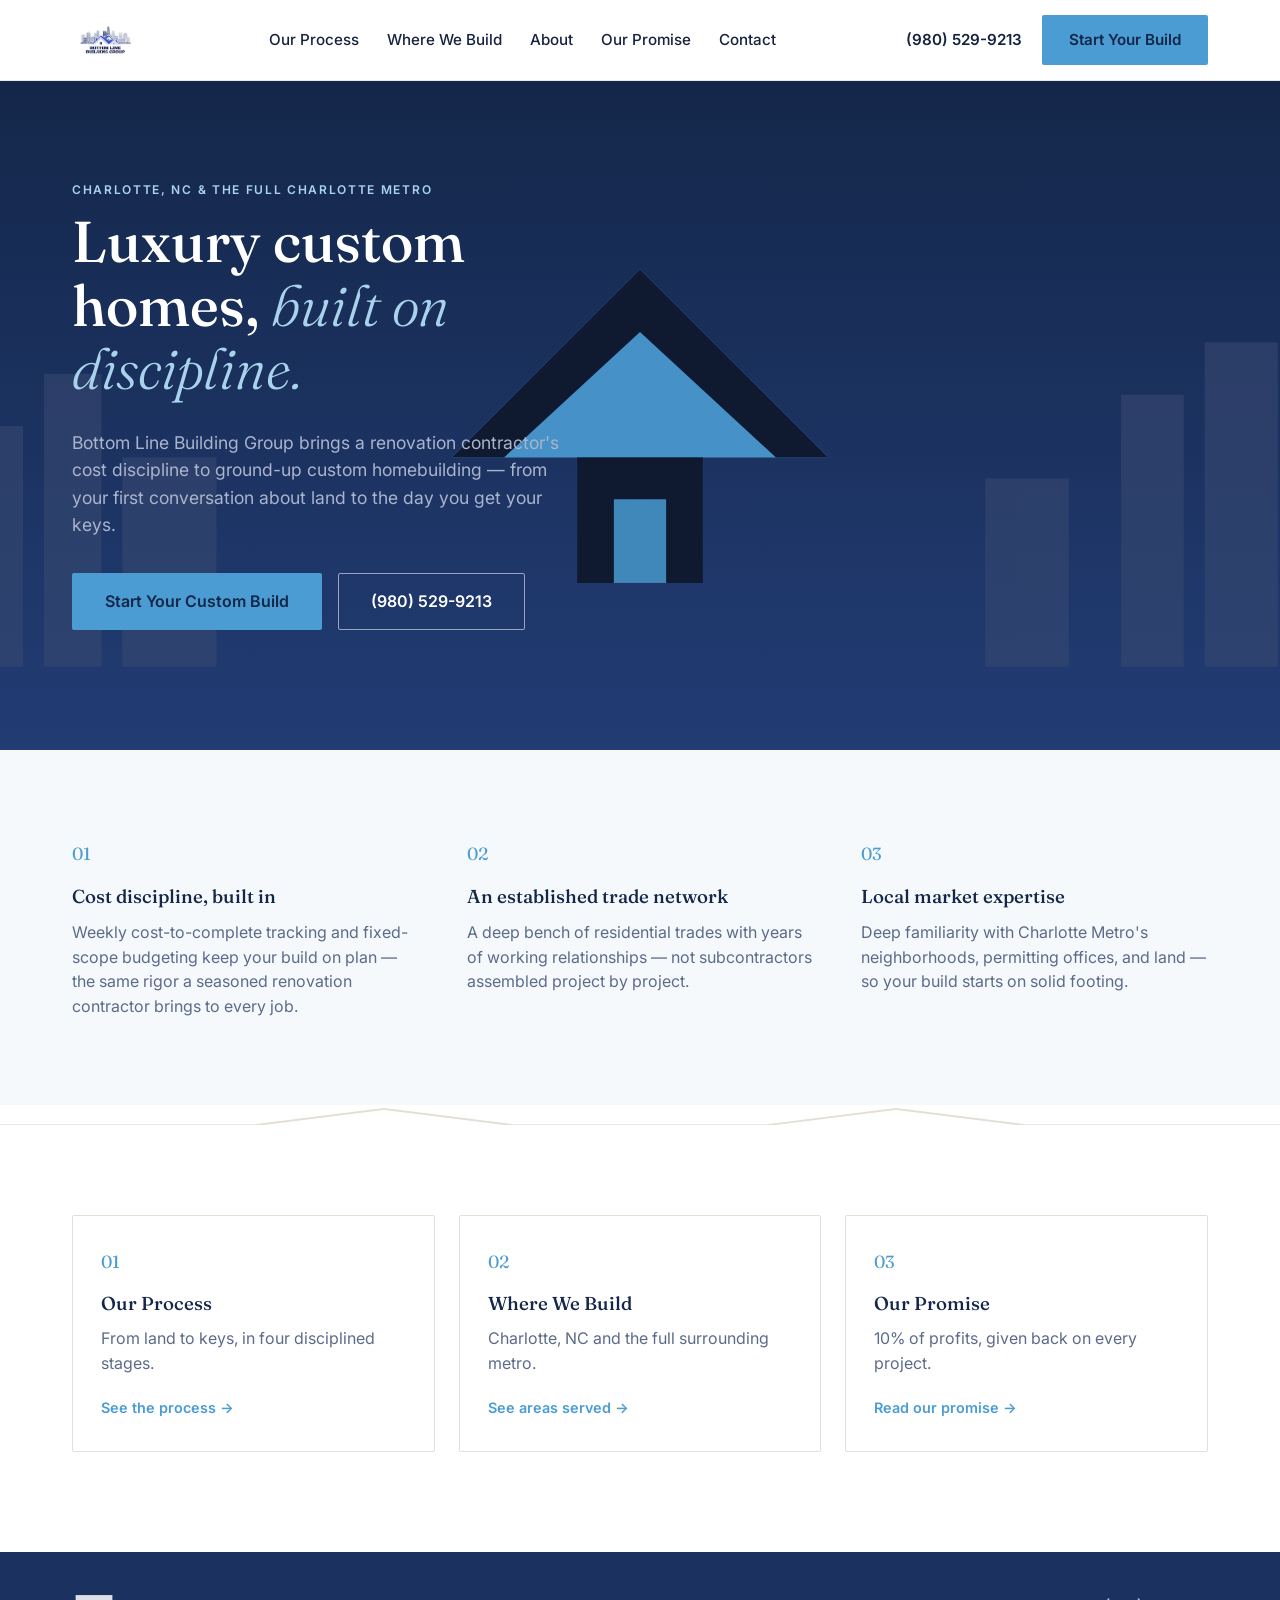
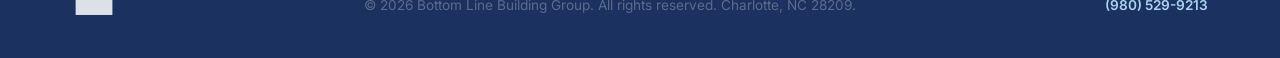
==== index.html @ d561dd9f "Initial commit: Bottom Line Building Group website Static site with 6 pages, styles, logo assets, an" ====
<!DOCTYPE html>
<html lang="en">
<head>
<meta charset="UTF-8">
<meta name="viewport" content="width=device-width, initial-scale=1.0">
<title>Bottom Line Building Group | Luxury Custom Home Builder, Charlotte Metro</title>
<meta name="description" content="Bottom Line Building Group builds luxury custom homes across Charlotte Metro, based in Charlotte, NC. Start your custom build today.">
<link rel="canonical" href="https://bottomlinebuildinggroup.com/">

<meta property="og:title" content="Bottom Line Building Group | Luxury Custom Home Builder, Charlotte Metro">
<meta property="og:description" content="Bottom Line Building Group builds luxury custom homes across Charlotte Metro, based in Charlotte, NC. Start your custom build today.">
<meta property="og:type" content="website">
<meta property="og:url" content="https://bottomlinebuildinggroup.com/">
<meta property="og:image" content="https://bottomlinebuildinggroup.com/assets/BLBG_Larger_Logo.png">

<link rel="icon" href="assets/BLBG_Logo.png" type="image/png">

<link rel="preconnect" href="https://fonts.googleapis.com">
<link rel="preconnect" href="https://fonts.gstatic.com" crossorigin>
<link href="https://fonts.googleapis.com/css2?family=Fraunces:ital,opsz,wght@0,9..144,300;0,9..144,500;0,9..144,600;1,9..144,400&family=Inter:wght@400;500;600&display=swap" rel="stylesheet">

<link rel="stylesheet" href="styles.css">

<script type="application/ld+json">
{
  "@context": "https://schema.org",
  "@type": "HomeAndConstructionBusiness",
  "name": "Bottom Line Building Group",
  "telephone": "+1-980-529-9213",
  "email": "jeremy@bottomlinebuildinggroup.com",
  "url": "https://bottomlinebuildinggroup.com/",
  "image": "https://bottomlinebuildinggroup.com/assets/BLBG_Larger_Logo.png",
  "description": "Luxury ground-up custom home builder based in Charlotte, NC, serving the full Charlotte Metro area including Lake Norman, Lake Wylie, Charlotte infill neighborhoods, suburban areas, and South Carolina communities.",
  "areaServed": [
    {"@type": "Place", "name": "Charlotte Metro, NC"},
    {"@type": "Place", "name": "Lake Norman, NC"},
    {"@type": "Place", "name": "Lake Wylie, SC"},
    {"@type": "Place", "name": "Fort Mill, SC"},
    {"@type": "Place", "name": "Rock Hill, SC"}
  ],
  "address": {
    "@type": "PostalAddress",
    "addressLocality": "Charlotte",
    "addressRegion": "NC",
    "postalCode": "28209",
    "addressCountry": "US"
  }
}
</script>
</head>
<body>
<a class="skip-link" href="#main">Skip to content</a>

<header class="site-header">
  <div class="header-inner">
    <a href="index.html" class="brand">
      <img src="assets/BLBG_Logo.png" alt="Bottom Line Building Group" class="brand-mark">
    </a>
    <nav class="site-nav" aria-label="Primary">
      <a href="our-process.html">Our Process</a>
      <a href="where-we-build.html">Where We Build</a>
      <a href="about.html">About</a>
      <a href="our-promise.html">Our Promise</a>
      <a href="contact.html">Contact</a>
    </nav>
    <div class="header-cta">
      <a href="tel:+19805299213" class="phone-link">(980) 529-9213</a>
      <a href="contact.html" class="btn btn-primary">Start Your Build</a>
    </div>
    <button class="nav-toggle" aria-label="Open menu" aria-expanded="false">
      <span></span><span></span><span></span>
    </button>
  </div>
</header>

<main id="main">
  <section class="hero">
    <div class="hero-graphic" aria-hidden="true">
      <svg viewBox="0 0 1440 640" preserveAspectRatio="xMidYMax slice" xmlns="http://www.w3.org/2000/svg">
        <rect x="0" y="0" width="1440" height="640" fill="url(#skyGrad)"/>
        <g opacity="0.55" fill="#3A4A72">
          <rect x="60" y="330" width="70" height="230"/>
          <rect x="150" y="280" width="55" height="280"/>
          <rect x="225" y="360" width="90" height="200"/>
          <rect x="1180" y="300" width="60" height="260"/>
          <rect x="1260" y="250" width="70" height="310"/>
          <rect x="1345" y="340" width="60" height="220"/>
          <rect x="1050" y="380" width="80" height="180"/>
        </g>
        <g fill="#4B9CD3" opacity="0.9">
          <polygon points="720,180 900,360 540,360"/>
        </g>
        <g fill="#0F1A30">
          <polygon points="720,180 900,360 850,360 720,240 590,360 540,360"/>
        </g>
        <rect x="660" y="360" width="120" height="120" fill="#0F1A30"/>
        <rect x="695" y="400" width="50" height="80" fill="#4B9CD3" opacity="0.85"/>
        <defs>
          <linearGradient id="skyGrad" x1="0" y1="0" x2="0" y2="1">
            <stop offset="0%" stop-color="#14274A"/>
            <stop offset="100%" stop-color="#223C74"/>
          </linearGradient>
        </defs>
      </svg>
    </div>
    <div class="hero-content">
      <p class="eyebrow">Charlotte, NC &amp; the Full Charlotte Metro</p>
      <h1>Luxury custom homes, <em>built on discipline.</em></h1>
      <p class="hero-sub">Bottom Line Building Group brings a renovation contractor's cost discipline to ground-up custom homebuilding — from your first conversation about land to the day you get your keys.</p>
      <div class="hero-actions">
        <a href="contact.html" class="btn btn-primary btn-lg">Start Your Custom Build</a>
        <a href="tel:+19805299213" class="btn btn-ghost btn-lg">(980) 529-9213</a>
      </div>
    </div>
  </section>
  <section class="pillars">
    <div class="section-inner">
      <div class="pillar">
        <span class="pillar-mark">01</span>
        <h3>Cost discipline, built in</h3>
        <p>Weekly cost-to-complete tracking and fixed-scope budgeting keep your build on plan — the same rigor a seasoned renovation contractor brings to every job.</p>
      </div>
      <div class="pillar">
        <span class="pillar-mark">02</span>
        <h3>An established trade network</h3>
        <p>A deep bench of residential trades with years of working relationships — not subcontractors assembled project by project.</p>
      </div>
      <div class="pillar">
        <span class="pillar-mark">03</span>
        <h3>Local market expertise</h3>
        <p>Deep familiarity with Charlotte Metro's neighborhoods, permitting offices, and land — so your build starts on solid footing.</p>
      </div>
    </div>
  </section>
<div class="roofline-divider" aria-hidden="true"><svg viewBox="0 0 200 20" preserveAspectRatio="none"><polyline points="0,20 40,20 60,4 80,20 120,20 140,4 160,20 200,20" fill="none" stroke="currentColor" stroke-width="1.5"/></svg></div>  <section class="teasers">
    <div class="section-inner teasers-grid">
      <a href="our-process.html" class="teaser-card">
        <span class="pillar-mark">01</span>
        <h3>Our Process</h3>
        <p>From land to keys, in four disciplined stages.</p>
        <span class="teaser-link">See the process &rarr;</span>
      </a>
      <a href="where-we-build.html" class="teaser-card">
        <span class="pillar-mark">02</span>
        <h3>Where We Build</h3>
        <p>Charlotte, NC and the full surrounding metro.</p>
        <span class="teaser-link">See areas served &rarr;</span>
      </a>
      <a href="our-promise.html" class="teaser-card">
        <span class="pillar-mark">03</span>
        <h3>Our Promise</h3>
        <p>10% of profits, given back on every project.</p>
        <span class="teaser-link">Read our promise &rarr;</span>
      </a>
    </div>
  </section>
</main>

<footer class="site-footer">
  <div class="section-inner footer-inner">
    <img src="assets/BLBG_Logo.png" alt="Bottom Line Building Group" class="footer-mark">
    <p>&copy; <span id="year"></span> Bottom Line Building Group. All rights reserved. Charlotte, NC 28209.</p>
    <a href="tel:+19805299213">(980) 529-9213</a>
  </div>
</footer>

<script>
  document.getElementById('year').textContent = new Date().getFullYear();
  const toggle = document.querySelector('.nav-toggle');
  const nav = document.querySelector('.site-nav');
  toggle.addEventListener('click', () => {
    const open = nav.classList.toggle('open');
    toggle.setAttribute('aria-expanded', open);
  });
</script>

</body>
</html>
---- styles.css ----
/* ===== Design Tokens ===== */
:root {
  --navy-900: #14274A;
  --navy-800: #1B3260;
  --navy-700: #223C74;
  --slate-500: #5C6B8A;
  --slate-300: #AAB4CC;
  --blue-500: #4B9CD3;
  --blue-300: #A9D3EC;
  --cream-50: #F5F9FC;
  --white: #FFFFFF;
  --ink: #16233F;

  --font-display: 'Fraunces', serif;
  --font-body: 'Inter', -apple-system, BlinkMacSystemFont, sans-serif;

  --max-width: 1200px;
  --radius: 2px;
}

* { box-sizing: border-box; }
html { scroll-behavior: smooth; }
body {
  margin: 0;
  font-family: var(--font-body);
  color: var(--ink);
  background: var(--white);
  line-height: 1.55;
}
img { max-width: 100%; display: block; }
a { color: inherit; text-decoration: none; }
h1, h2, h3 { font-family: var(--font-display); color: var(--navy-900); margin: 0 0 0.5em; font-weight: 500; }
p { margin: 0 0 1em; color: var(--slate-500); }

.section-inner {
  max-width: var(--max-width);
  margin: 0 auto;
  padding: 0 32px;
}

.skip-link {
  position: absolute; left: -999px; top: 0;
  background: var(--navy-900); color: var(--white); padding: 12px 20px; z-index: 200;
}
.skip-link:focus { left: 0; }

.eyebrow {
  text-transform: uppercase;
  letter-spacing: 0.14em;
  font-size: 0.75rem;
  font-weight: 600;
  color: var(--blue-500);
  margin-bottom: 0.9em;
}

/* ===== Buttons ===== */
.btn {
  display: inline-block;
  padding: 12px 26px;
  border-radius: var(--radius);
  font-weight: 600;
  font-size: 0.95rem;
  border: 1.5px solid transparent;
  cursor: pointer;
}
.btn-primary { background: var(--blue-500); color: var(--navy-900); }
.btn-primary:hover { background: var(--blue-300); }
.btn-ghost { border-color: rgba(255,255,255,0.55); color: var(--white); }
.btn-ghost:hover { border-color: var(--white); }
.btn-lg { padding: 15px 32px; font-size: 1rem; }

/* ===== Header ===== */
.site-header {
  position: sticky; top: 0; z-index: 100;
  background: var(--white);
  border-bottom: 1px solid #ECE9E2;
}
.header-inner {
  max-width: var(--max-width);
  margin: 0 auto;
  padding: 14px 32px;
  display: flex; align-items: center; justify-content: space-between; gap: 24px;
}
.brand-mark { height: 52px; width: auto; }
.site-nav { display: flex; gap: 28px; font-weight: 500; font-size: 0.95rem; }
.site-nav a:hover { color: var(--blue-500); }
.header-cta { display: flex; align-items: center; gap: 20px; }
.phone-link { font-weight: 600; font-size: 0.95rem; white-space: nowrap; }
.nav-toggle { display: none; background: none; border: 0; cursor: pointer; padding: 6px; }
.nav-toggle span {
  display: block; width: 24px; height: 2px; background: var(--navy-900); margin: 5px 0;
}

/* ===== Hero ===== */
.hero {
  position: relative;
  color: var(--white);
  overflow: hidden;
  min-height: 640px;
  display: flex; align-items: center;
}
.hero-graphic { position: absolute; inset: 0; z-index: 0; }
.hero-graphic svg { width: 100%; height: 100%; }
.hero-content {
  position: relative; z-index: 1;
  max-width: var(--max-width);
  margin: 0 auto;
  padding: 100px 32px 120px;
  width: 100%;
}
.hero-content .eyebrow { color: var(--blue-300); }
.hero h1 {
  color: var(--white);
  font-size: clamp(2.4rem, 5vw, 3.6rem);
  font-weight: 500;
  max-width: 14ch;
  line-height: 1.1;
}
.hero h1 em { color: var(--blue-300); font-style: italic; font-weight: 300; }
.hero-sub {
  color: var(--slate-300);
  font-size: 1.1rem;
  max-width: 46ch;
  margin-bottom: 2em;
}
.hero-actions { display: flex; gap: 16px; flex-wrap: wrap; }

/* ===== Roofline divider (signature motif) ===== */
.roofline-divider {
  color: #E4DFD4;
  height: 20px;
  width: 100%;
}
.roofline-divider svg { width: 100%; height: 100%; display: block; }
.roofline-divider.flip { transform: scaleY(-1); }

/* ===== Page Header (subpages) ===== */
.page-header { background: var(--navy-900); color: var(--white); padding: 72px 0 56px; }
.page-header .eyebrow { color: var(--blue-300); }
.page-header h1 { color: var(--white); font-size: clamp(2rem, 4vw, 2.8rem); max-width: 18ch; }
.page-header-sub { color: var(--slate-300); font-size: 1.05rem; max-width: 46ch; margin: 0.6em 0 0; }

/* ===== Homepage Teasers ===== */
.teasers { padding: 90px 0 100px; }
.teasers-grid { display: grid; grid-template-columns: repeat(3, 1fr); gap: 24px; }
.teaser-card {
  display: block; padding: 32px 28px; border: 1px solid #E4DFD4; border-radius: var(--radius);
  transition: border-color 0.15s ease;
}
.teaser-card:hover { border-color: var(--blue-500); }
.teaser-card h3 { margin-bottom: 0.4em; }
.teaser-card p { margin-bottom: 1.2em; }
.teaser-link { font-weight: 600; font-size: 0.9rem; color: var(--blue-500); }

/* ===== Process (subpage, no section-level padding-top since page-header precedes) ===== */
.process { padding: 70px 0 90px; }
.areas { padding: 70px 0 90px; }
.promise { padding: 70px 0 90px; background: var(--cream-50); }
.about { padding: 70px 0 90px; }

/* ===== Trust Pillars ===== */
.pillars { padding: 90px 0 70px; background: var(--cream-50); }
.pillars .section-inner {
  display: grid; grid-template-columns: repeat(3, 1fr); gap: 48px;
}
.pillar-mark {
  display: block; font-family: var(--font-display);
  font-size: 1.1rem; color: var(--blue-500); margin-bottom: 14px;
}

/* ===== Process ===== */
.process { padding: 90px 0; }
.process h2 { max-width: 16ch; font-size: clamp(1.8rem, 3vw, 2.4rem); }
.process-list { list-style: none; margin: 48px 0 0; padding: 0; display: grid; gap: 36px; }
.process-list li { display: flex; gap: 24px; align-items: flex-start; border-top: 1px solid #ECE9E2; padding-top: 28px; }
.step-num {
  font-family: var(--font-display); font-size: 1.6rem; color: var(--blue-500);
  min-width: 56px;
}
.process-list h3 { margin-bottom: 0.3em; }
.process-list p { margin: 0; }

/* ===== Areas ===== */
.areas { padding: 90px 0; background: var(--cream-50); }
.areas h2 { max-width: 18ch; font-size: clamp(1.8rem, 3vw, 2.4rem); }
.areas-grid {
  margin-top: 48px;
  display: grid; grid-template-columns: repeat(2, 1fr); gap: 1px;
  background: #ECE9E2; border: 1px solid #ECE9E2;
}
.area-card { background: var(--cream-50); padding: 32px; }
.area-card h3 { font-size: 1.15rem; margin-bottom: 0.4em; }
.area-card p { margin: 0; font-size: 0.95rem; }

/* ===== Our Promise ===== */
.promise { padding: 90px 0; background: var(--cream-50); }
.promise h2 { max-width: 18ch; font-size: clamp(1.8rem, 3vw, 2.4rem); }
.promise-intro { max-width: 58ch; font-size: 1.05rem; margin-top: 1em; }
.promise-grid {
  margin-top: 44px;
  display: grid; grid-template-columns: repeat(4, 1fr); gap: 1px;
  background: #DCE7F0; border: 1px solid #DCE7F0;
}
.promise-card { background: var(--cream-50); padding: 28px 24px; }
.promise-card h3 { font-size: 1.05rem; margin-bottom: 0.4em; }
.promise-card p { margin: 0; font-size: 0.9rem; }

/* ===== About ===== */
.about { padding: 100px 0; }
.about-grid { display: grid; grid-template-columns: 0.8fr 1.2fr; gap: 64px; align-items: center; }
.photo-placeholder {
  aspect-ratio: 4 / 5;
  background: var(--navy-900);
  border: 1px solid var(--blue-500);
  display: flex; align-items: center; justify-content: center;
  color: var(--blue-300); text-align: center; font-family: var(--font-display);
  font-size: 0.95rem; letter-spacing: 0.02em;
}
.about h2 { max-width: 16ch; font-size: clamp(1.8rem, 3vw, 2.3rem); }
.mission-statement { font-size: 1.15rem; color: var(--navy-900); font-weight: 500; max-width: 48ch; }
.about-copy p { max-width: 52ch; }
.signature { margin-top: 1.6em; font-family: var(--font-display); font-size: 1.1rem; color: var(--navy-900); }
.signature span { display: block; font-family: var(--font-body); font-size: 0.85rem; color: var(--slate-500); margin-top: 2px; }

/* ===== Contact ===== */
.contact { padding: 100px 0 120px; background: var(--navy-900); color: var(--white); }
.contact .eyebrow { color: var(--blue-300); }
.contact h2 { color: var(--white); font-size: clamp(1.8rem, 3vw, 2.3rem); max-width: 15ch; }
.contact-intro p { color: var(--slate-300); max-width: 42ch; }
.contact-phone a { color: var(--blue-300); font-weight: 600; }
.contact-grid { display: grid; grid-template-columns: 0.9fr 1.1fr; gap: 64px; align-items: start; }
.contact-form { display: grid; gap: 14px; }
.contact-form label { font-size: 0.85rem; font-weight: 600; color: var(--slate-300); }
.contact-form input, .contact-form textarea {
  width: 100%; padding: 12px 14px; border: 1px solid rgba(255,255,255,0.25);
  background: rgba(255,255,255,0.06); color: var(--white); border-radius: var(--radius);
  font-family: var(--font-body); font-size: 0.95rem;
}
.contact-form input::placeholder, .contact-form textarea::placeholder { color: rgba(255,255,255,0.4); }
.contact-form button { margin-top: 8px; justify-self: start; }

/* ===== Footer ===== */
.site-footer { background: var(--navy-800); color: var(--slate-300); padding: 36px 0; }
.footer-inner { display: flex; align-items: center; justify-content: space-between; gap: 20px; flex-wrap: wrap; }
.footer-mark { height: 34px; width: auto; filter: brightness(0) invert(1) opacity(0.85); }
.footer-inner p { margin: 0; font-size: 0.85rem; }
.footer-inner a { font-size: 0.85rem; font-weight: 600; color: var(--blue-300); }

/* ===== Responsive ===== */
@media (max-width: 880px) {
  .pillars .section-inner { grid-template-columns: 1fr; gap: 40px; }
  .about-grid, .contact-grid { grid-template-columns: 1fr; }
  .areas-grid { grid-template-columns: 1fr; }
  .promise-grid { grid-template-columns: 1fr 1fr; }
  .teasers-grid { grid-template-columns: 1fr; }
  .site-nav {
    position: absolute; top: 100%; left: 0; right: 0;
    background: var(--white); flex-direction: column; padding: 20px 32px; gap: 18px;
    display: none; border-bottom: 1px solid #ECE9E2;
  }
  .site-nav.open { display: flex; }
  .nav-toggle { display: block; }
  .header-cta .phone-link { display: none; }
}

@media (max-width: 560px) {
  .header-inner { padding: 12px 20px; }
  .section-inner { padding: 0 20px; }
  .hero-content { padding: 70px 20px 90px; }
  .brand-mark { height: 40px; }
  .promise-grid { grid-template-columns: 1fr; }
}

/* ===== Reduced motion ===== */
@media (prefers-reduced-motion: reduce) {
  html { scroll-behavior: auto; }
}

/* ===== Focus states ===== */
a:focus-visible, button:focus-visible, input:focus-visible, textarea:focus-visible {
  outline: 2px solid var(--blue-500); outline-offset: 2px;
}
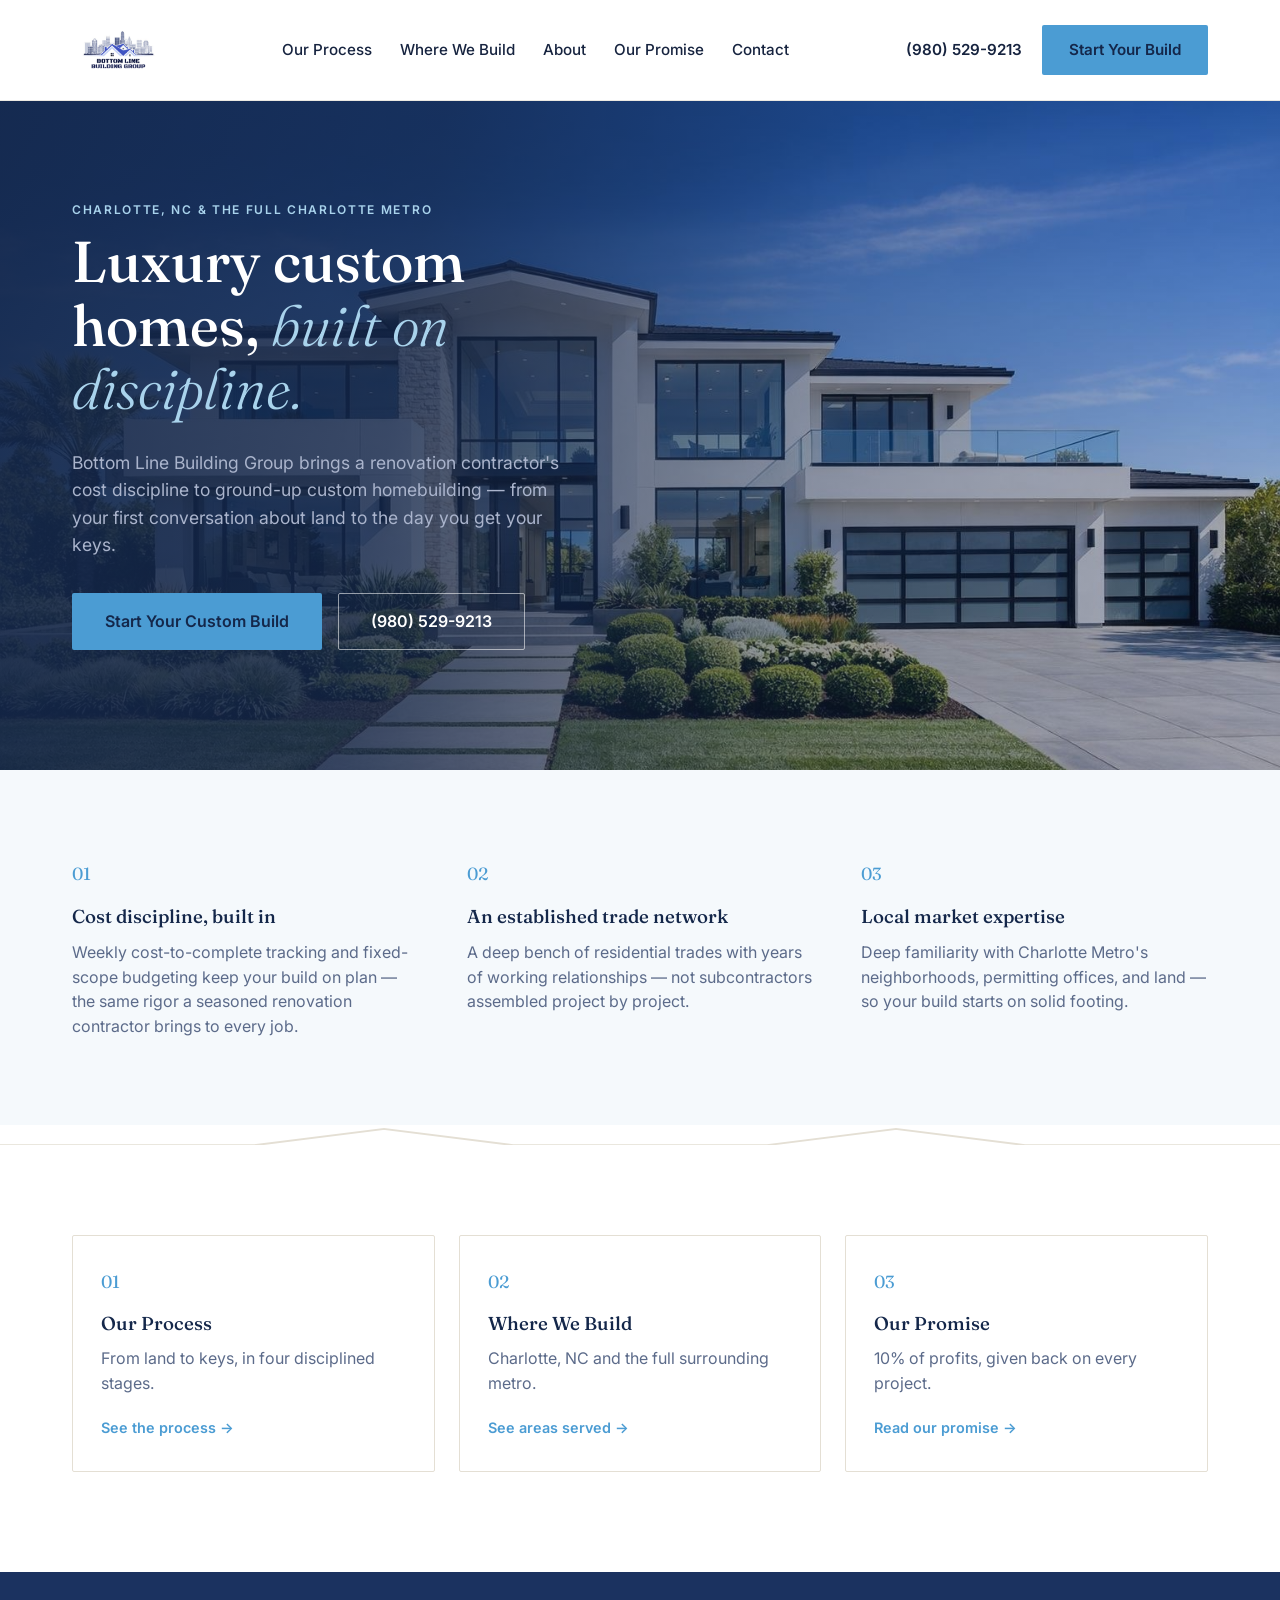
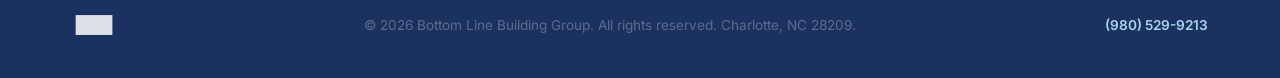
==== commit ce93de07: "Replace hero placeholder graphic with real home photo - index.html: swap SVG house illustration for " ====
--- a/index.html
+++ b/index.html
@@ -76,32 +76,8 @@
 <main id="main">
   <section class="hero">
     <div class="hero-graphic" aria-hidden="true">
-      <svg viewBox="0 0 1440 640" preserveAspectRatio="xMidYMax slice" xmlns="http://www.w3.org/2000/svg">
-        <rect x="0" y="0" width="1440" height="640" fill="url(#skyGrad)"/>
-        <g opacity="0.55" fill="#3A4A72">
-          <rect x="60" y="330" width="70" height="230"/>
-          <rect x="150" y="280" width="55" height="280"/>
-          <rect x="225" y="360" width="90" height="200"/>
-          <rect x="1180" y="300" width="60" height="260"/>
-          <rect x="1260" y="250" width="70" height="310"/>
-          <rect x="1345" y="340" width="60" height="220"/>
-          <rect x="1050" y="380" width="80" height="180"/>
-        </g>
-        <g fill="#4B9CD3" opacity="0.9">
-          <polygon points="720,180 900,360 540,360"/>
-        </g>
-        <g fill="#0F1A30">
-          <polygon points="720,180 900,360 850,360 720,240 590,360 540,360"/>
-        </g>
-        <rect x="660" y="360" width="120" height="120" fill="#0F1A30"/>
-        <rect x="695" y="400" width="50" height="80" fill="#4B9CD3" opacity="0.85"/>
-        <defs>
-          <linearGradient id="skyGrad" x1="0" y1="0" x2="0" y2="1">
-            <stop offset="0%" stop-color="#14274A"/>
-            <stop offset="100%" stop-color="#223C74"/>
-          </linearGradient>
-        </defs>
-      </svg>
+      <img src="assets/hero-home.jpg" alt="" class="hero-photo">
+      <div class="hero-overlay"></div>
     </div>
     <div class="hero-content">
       <p class="eyebrow">Charlotte, NC &amp; the Full Charlotte Metro</p>
--- a/styles.css
+++ b/styles.css
@@ -81,7 +81,7 @@
   padding: 14px 32px;
   display: flex; align-items: center; justify-content: space-between; gap: 24px;
 }
-.brand-mark { height: 52px; width: auto; }
+.brand-mark { height: 72px; width: auto; }
 .site-nav { display: flex; gap: 28px; font-weight: 500; font-size: 0.95rem; }
 .site-nav a:hover { color: var(--blue-500); }
 .header-cta { display: flex; align-items: center; gap: 20px; }
@@ -99,8 +99,12 @@
   min-height: 640px;
   display: flex; align-items: center;
 }
-.hero-graphic { position: absolute; inset: 0; z-index: 0; }
-.hero-graphic svg { width: 100%; height: 100%; }
+.hero-graphic { position: absolute; inset: 0; z-index: 0; overflow: hidden; }
+.hero-photo { width: 100%; height: 100%; object-fit: cover; object-position: center; }
+.hero-overlay {
+  position: absolute; inset: 0;
+  background: linear-gradient(100deg, rgba(20,39,74,0.94) 0%, rgba(20,39,74,0.82) 32%, rgba(20,39,74,0.45) 62%, rgba(20,39,74,0.25) 100%);
+}
 .hero-content {
   position: relative; z-index: 1;
   max-width: var(--max-width);
@@ -203,7 +207,9 @@
 }
 .promise-card { background: var(--cream-50); padding: 28px 24px; }
 .promise-card h3 { font-size: 1.05rem; margin-bottom: 0.4em; }
-.promise-card p { margin: 0; font-size: 0.9rem; }
+.promise-card p { margin: 0 0 0.8em; font-size: 0.9rem; }
+.promise-link { font-size: 0.85rem; font-weight: 600; color: var(--blue-500); }
+.promise-link:hover { text-decoration: underline; }
 
 /* ===== About ===== */
 .about { padding: 100px 0; }
@@ -267,7 +273,7 @@
   .header-inner { padding: 12px 20px; }
   .section-inner { padding: 0 20px; }
   .hero-content { padding: 70px 20px 90px; }
-  .brand-mark { height: 40px; }
+  .brand-mark { height: 54px; }
   .promise-grid { grid-template-columns: 1fr; }
 }
 
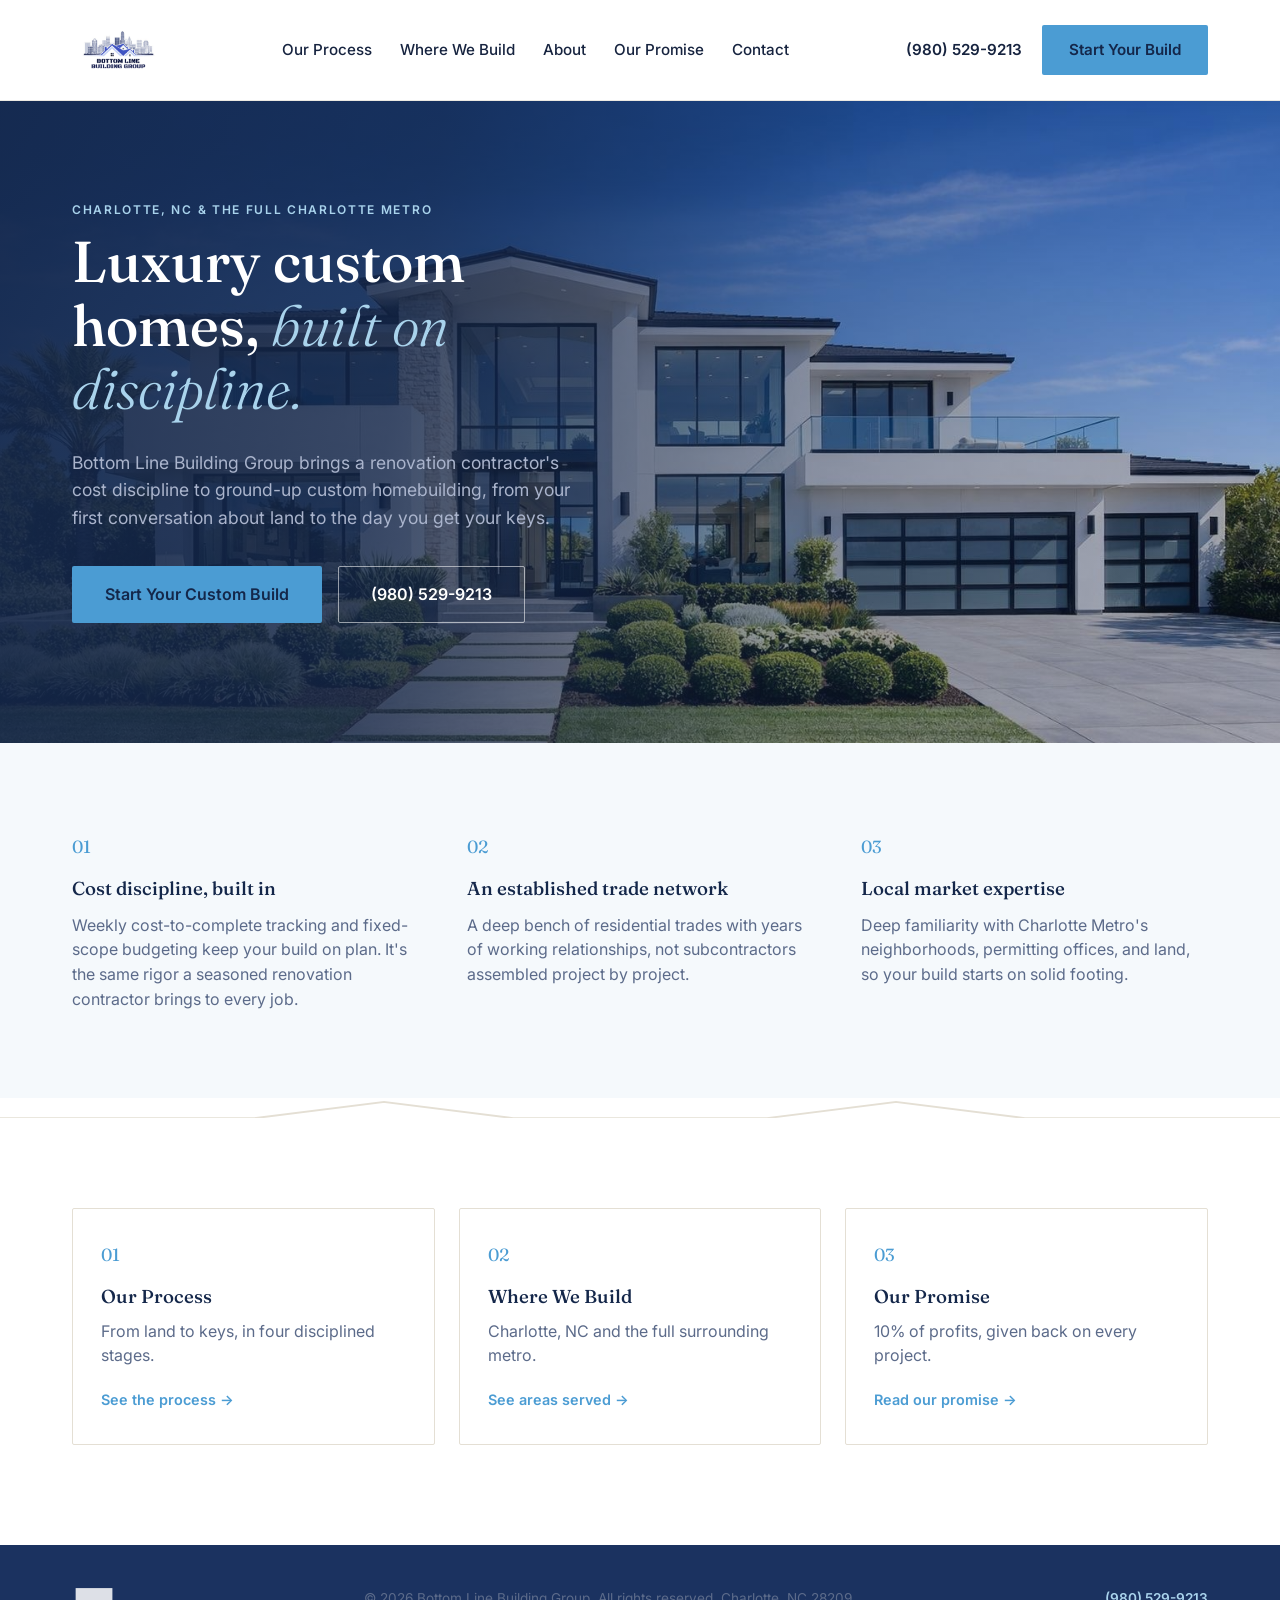
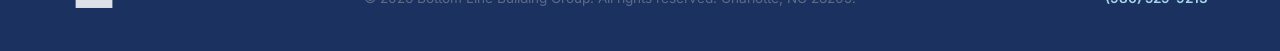
==== commit e4094d36: "Remove em dashes from site copy Rewrite affected sentences with commas, periods, or "not...but" phra" ====
--- a/index.html
+++ b/index.html
@@ -82,7 +82,7 @@
     <div class="hero-content">
       <p class="eyebrow">Charlotte, NC &amp; the Full Charlotte Metro</p>
       <h1>Luxury custom homes, <em>built on discipline.</em></h1>
-      <p class="hero-sub">Bottom Line Building Group brings a renovation contractor's cost discipline to ground-up custom homebuilding — from your first conversation about land to the day you get your keys.</p>
+      <p class="hero-sub">Bottom Line Building Group brings a renovation contractor's cost discipline to ground-up custom homebuilding, from your first conversation about land to the day you get your keys.</p>
       <div class="hero-actions">
         <a href="contact.html" class="btn btn-primary btn-lg">Start Your Custom Build</a>
         <a href="tel:+19805299213" class="btn btn-ghost btn-lg">(980) 529-9213</a>
@@ -94,17 +94,17 @@
       <div class="pillar">
         <span class="pillar-mark">01</span>
         <h3>Cost discipline, built in</h3>
-        <p>Weekly cost-to-complete tracking and fixed-scope budgeting keep your build on plan — the same rigor a seasoned renovation contractor brings to every job.</p>
+        <p>Weekly cost-to-complete tracking and fixed-scope budgeting keep your build on plan. It's the same rigor a seasoned renovation contractor brings to every job.</p>
       </div>
       <div class="pillar">
         <span class="pillar-mark">02</span>
         <h3>An established trade network</h3>
-        <p>A deep bench of residential trades with years of working relationships — not subcontractors assembled project by project.</p>
+        <p>A deep bench of residential trades with years of working relationships, not subcontractors assembled project by project.</p>
       </div>
       <div class="pillar">
         <span class="pillar-mark">03</span>
         <h3>Local market expertise</h3>
-        <p>Deep familiarity with Charlotte Metro's neighborhoods, permitting offices, and land — so your build starts on solid footing.</p>
+        <p>Deep familiarity with Charlotte Metro's neighborhoods, permitting offices, and land, so your build starts on solid footing.</p>
       </div>
     </div>
   </section>
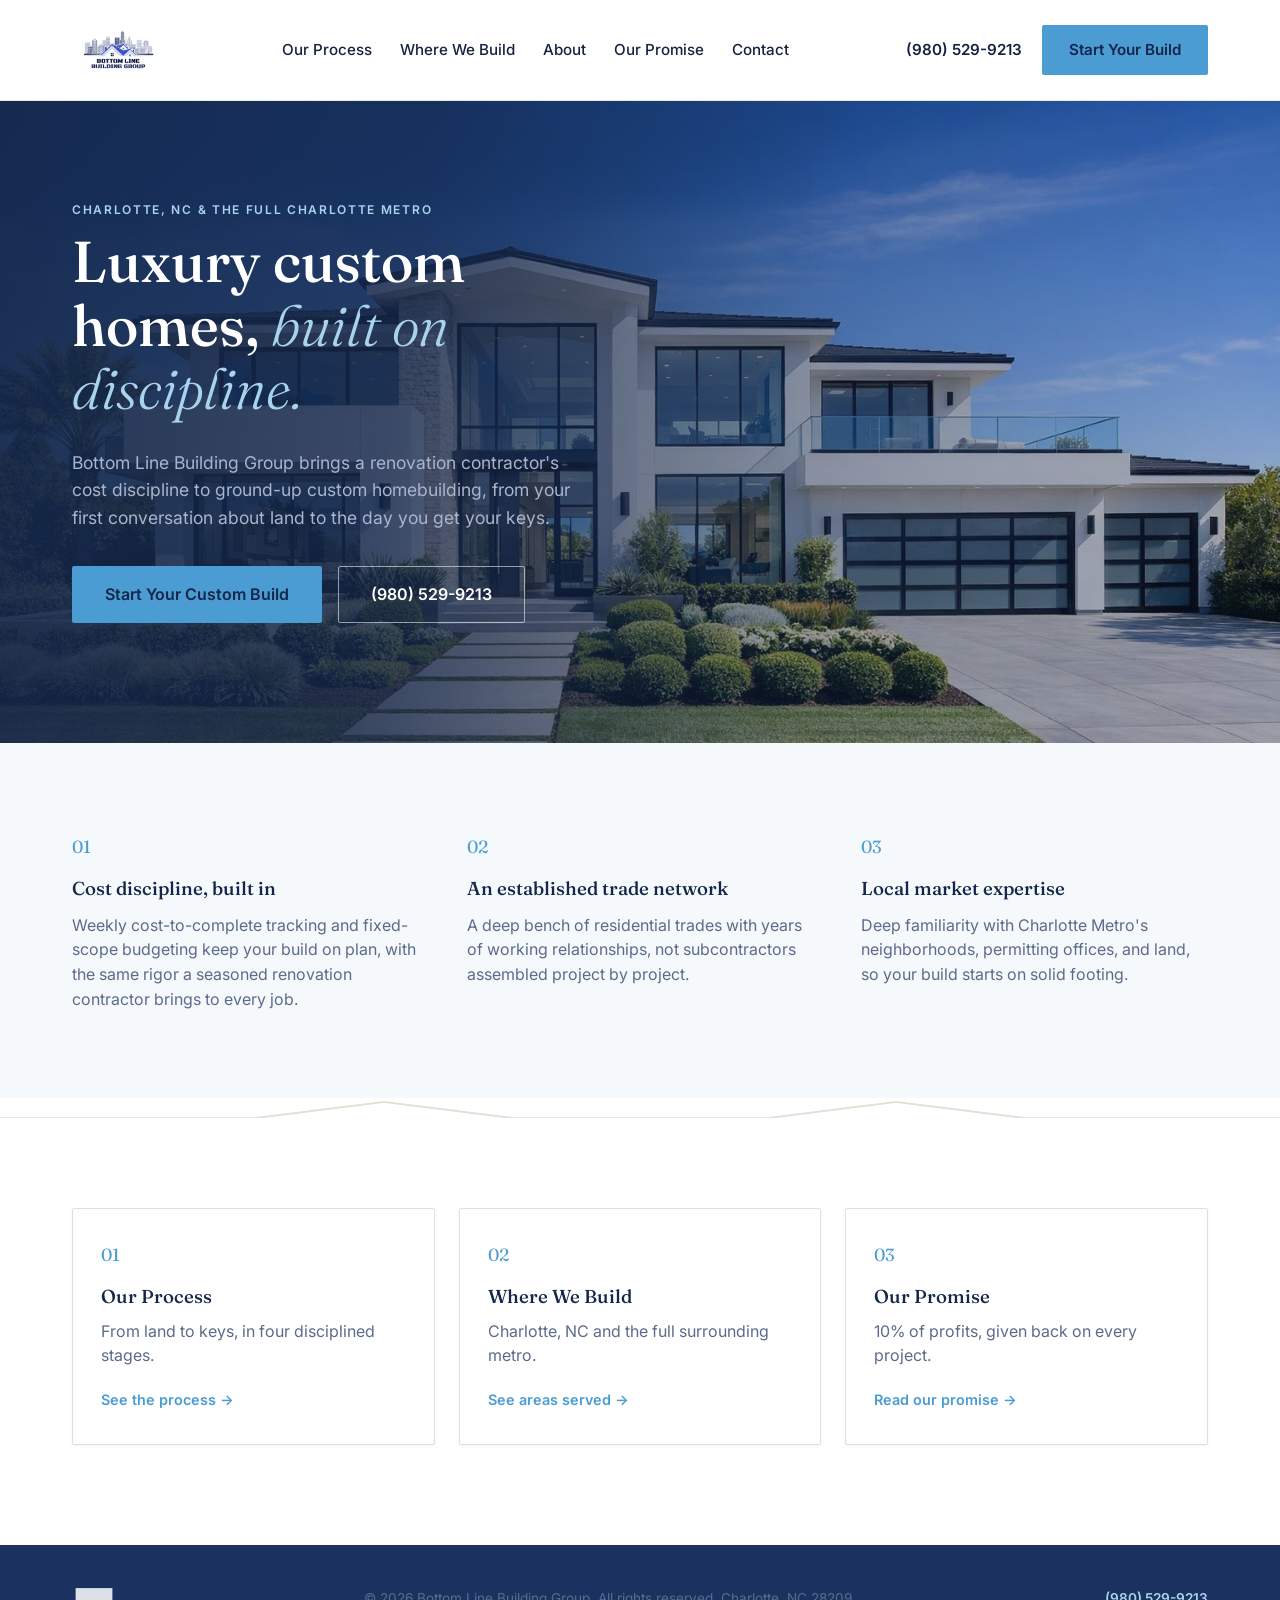
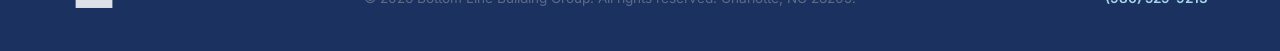
==== commit b36945fd: "Add Design Direction/FAQ content, photo sections, and hover polish - our-process.html: new "Design D" ====
--- a/index.html
+++ b/index.html
@@ -94,7 +94,7 @@
       <div class="pillar">
         <span class="pillar-mark">01</span>
         <h3>Cost discipline, built in</h3>
-        <p>Weekly cost-to-complete tracking and fixed-scope budgeting keep your build on plan. It's the same rigor a seasoned renovation contractor brings to every job.</p>
+        <p>Weekly cost-to-complete tracking and fixed-scope budgeting keep your build on plan, with the same rigor a seasoned renovation contractor brings to every job.</p>
       </div>
       <div class="pillar">
         <span class="pillar-mark">02</span>
@@ -148,6 +148,10 @@
     const open = nav.classList.toggle('open');
     toggle.setAttribute('aria-expanded', open);
   });
+  const header = document.querySelector('.site-header');
+  window.addEventListener('scroll', () => {
+    header.classList.toggle('scrolled', window.scrollY > 8);
+  }, { passive: true });
 </script>
 
 </body>
--- a/styles.css
+++ b/styles.css
@@ -74,7 +74,9 @@
   position: sticky; top: 0; z-index: 100;
   background: var(--white);
   border-bottom: 1px solid #ECE9E2;
-}
+  transition: box-shadow 0.2s ease;
+}
+.site-header.scrolled { box-shadow: 0 4px 16px rgba(20,39,74,0.08); }
 .header-inner {
   max-width: var(--max-width);
   margin: 0 auto;
@@ -143,15 +145,49 @@
 .page-header .eyebrow { color: var(--blue-300); }
 .page-header h1 { color: var(--white); font-size: clamp(2rem, 4vw, 2.8rem); max-width: 18ch; }
 .page-header-sub { color: var(--slate-300); font-size: 1.05rem; max-width: 46ch; margin: 0.6em 0 0; }
+.page-header-photo { background-size: cover; background-position: center; padding: 100px 0 80px; }
+.page-header-blueprint {
+  background-image:
+    linear-gradient(rgba(75,156,211,0.08) 1px, transparent 1px),
+    linear-gradient(90deg, rgba(75,156,211,0.08) 1px, transparent 1px);
+  background-size: 32px 32px;
+}
+
+/* ===== Photo Break ===== */
+.photo-break { width: 100%; line-height: 0; }
+.photo-break img { width: 100%; height: 420px; object-fit: cover; }
+
+/* ===== Design Styles ===== */
+.styles-section { padding: 90px 0; background: var(--cream-50); }
+.styles-section h2 { max-width: 16ch; font-size: clamp(1.8rem, 3vw, 2.4rem); }
+.styles-grid { margin-top: 44px; display: grid; grid-template-columns: repeat(3, 1fr); gap: 24px; }
+.style-card {
+  background: var(--white); padding: 32px 28px; border-radius: var(--radius);
+  border-top: 3px solid var(--blue-500);
+  box-shadow: 0 1px 3px rgba(20,39,74,0.06);
+  transition: transform 0.2s ease, box-shadow 0.2s ease;
+}
+.style-card:hover { transform: translateY(-4px); box-shadow: 0 12px 24px rgba(20,39,74,0.12); }
+.style-card h3 { font-size: 1.15rem; margin-bottom: 0.5em; }
+.style-card p { margin: 0; font-size: 0.95rem; }
+
+/* ===== FAQ ===== */
+.faq { padding: 90px 0 100px; }
+.faq h2 { max-width: 18ch; font-size: clamp(1.8rem, 3vw, 2.4rem); }
+.faq-list { margin-top: 44px; display: grid; grid-template-columns: 1fr 1fr; gap: 32px 48px; }
+.faq-item { border-left: 3px solid var(--blue-300); padding-left: 20px; }
+.faq-item h3 { font-size: 1.05rem; margin-bottom: 0.5em; }
+.faq-item p { margin: 0; font-size: 0.95rem; }
 
 /* ===== Homepage Teasers ===== */
 .teasers { padding: 90px 0 100px; }
 .teasers-grid { display: grid; grid-template-columns: repeat(3, 1fr); gap: 24px; }
 .teaser-card {
   display: block; padding: 32px 28px; border: 1px solid #E4DFD4; border-radius: var(--radius);
-  transition: border-color 0.15s ease;
-}
-.teaser-card:hover { border-color: var(--blue-500); }
+  box-shadow: 0 1px 3px rgba(20,39,74,0.05);
+  transition: border-color 0.2s ease, transform 0.2s ease, box-shadow 0.2s ease;
+}
+.teaser-card:hover { border-color: var(--blue-500); transform: translateY(-4px); box-shadow: 0 12px 24px rgba(20,39,74,0.1); }
 .teaser-card h3 { margin-bottom: 0.4em; }
 .teaser-card p { margin-bottom: 1.2em; }
 .teaser-link { font-weight: 600; font-size: 0.9rem; color: var(--blue-500); }
@@ -192,7 +228,8 @@
   display: grid; grid-template-columns: repeat(2, 1fr); gap: 1px;
   background: #ECE9E2; border: 1px solid #ECE9E2;
 }
-.area-card { background: var(--cream-50); padding: 32px; }
+.area-card { background: var(--cream-50); padding: 32px; transition: background 0.2s ease; }
+.area-card:hover { background: var(--white); box-shadow: inset 0 0 0 1px var(--blue-300); }
 .area-card h3 { font-size: 1.15rem; margin-bottom: 0.4em; }
 .area-card p { margin: 0; font-size: 0.95rem; }
 
@@ -205,7 +242,9 @@
   display: grid; grid-template-columns: repeat(4, 1fr); gap: 1px;
   background: #DCE7F0; border: 1px solid #DCE7F0;
 }
-.promise-card { background: var(--cream-50); padding: 28px 24px; }
+.promise-card { background: var(--cream-50); padding: 28px 24px; transition: background 0.2s ease; }
+.promise-card:hover { background: var(--white); box-shadow: inset 0 0 0 1px var(--blue-300); }
+.promise-icon { width: 40px; height: 40px; color: var(--blue-500); margin-bottom: 14px; }
 .promise-card h3 { font-size: 1.05rem; margin-bottom: 0.4em; }
 .promise-card p { margin: 0 0 0.8em; font-size: 0.9rem; }
 .promise-link { font-size: 0.85rem; font-weight: 600; color: var(--blue-500); }
@@ -259,6 +298,9 @@
   .areas-grid { grid-template-columns: 1fr; }
   .promise-grid { grid-template-columns: 1fr 1fr; }
   .teasers-grid { grid-template-columns: 1fr; }
+  .styles-grid { grid-template-columns: 1fr; }
+  .faq-list { grid-template-columns: 1fr; }
+  .photo-break img { height: 280px; }
   .site-nav {
     position: absolute; top: 100%; left: 0; right: 0;
     background: var(--white); flex-direction: column; padding: 20px 32px; gap: 18px;
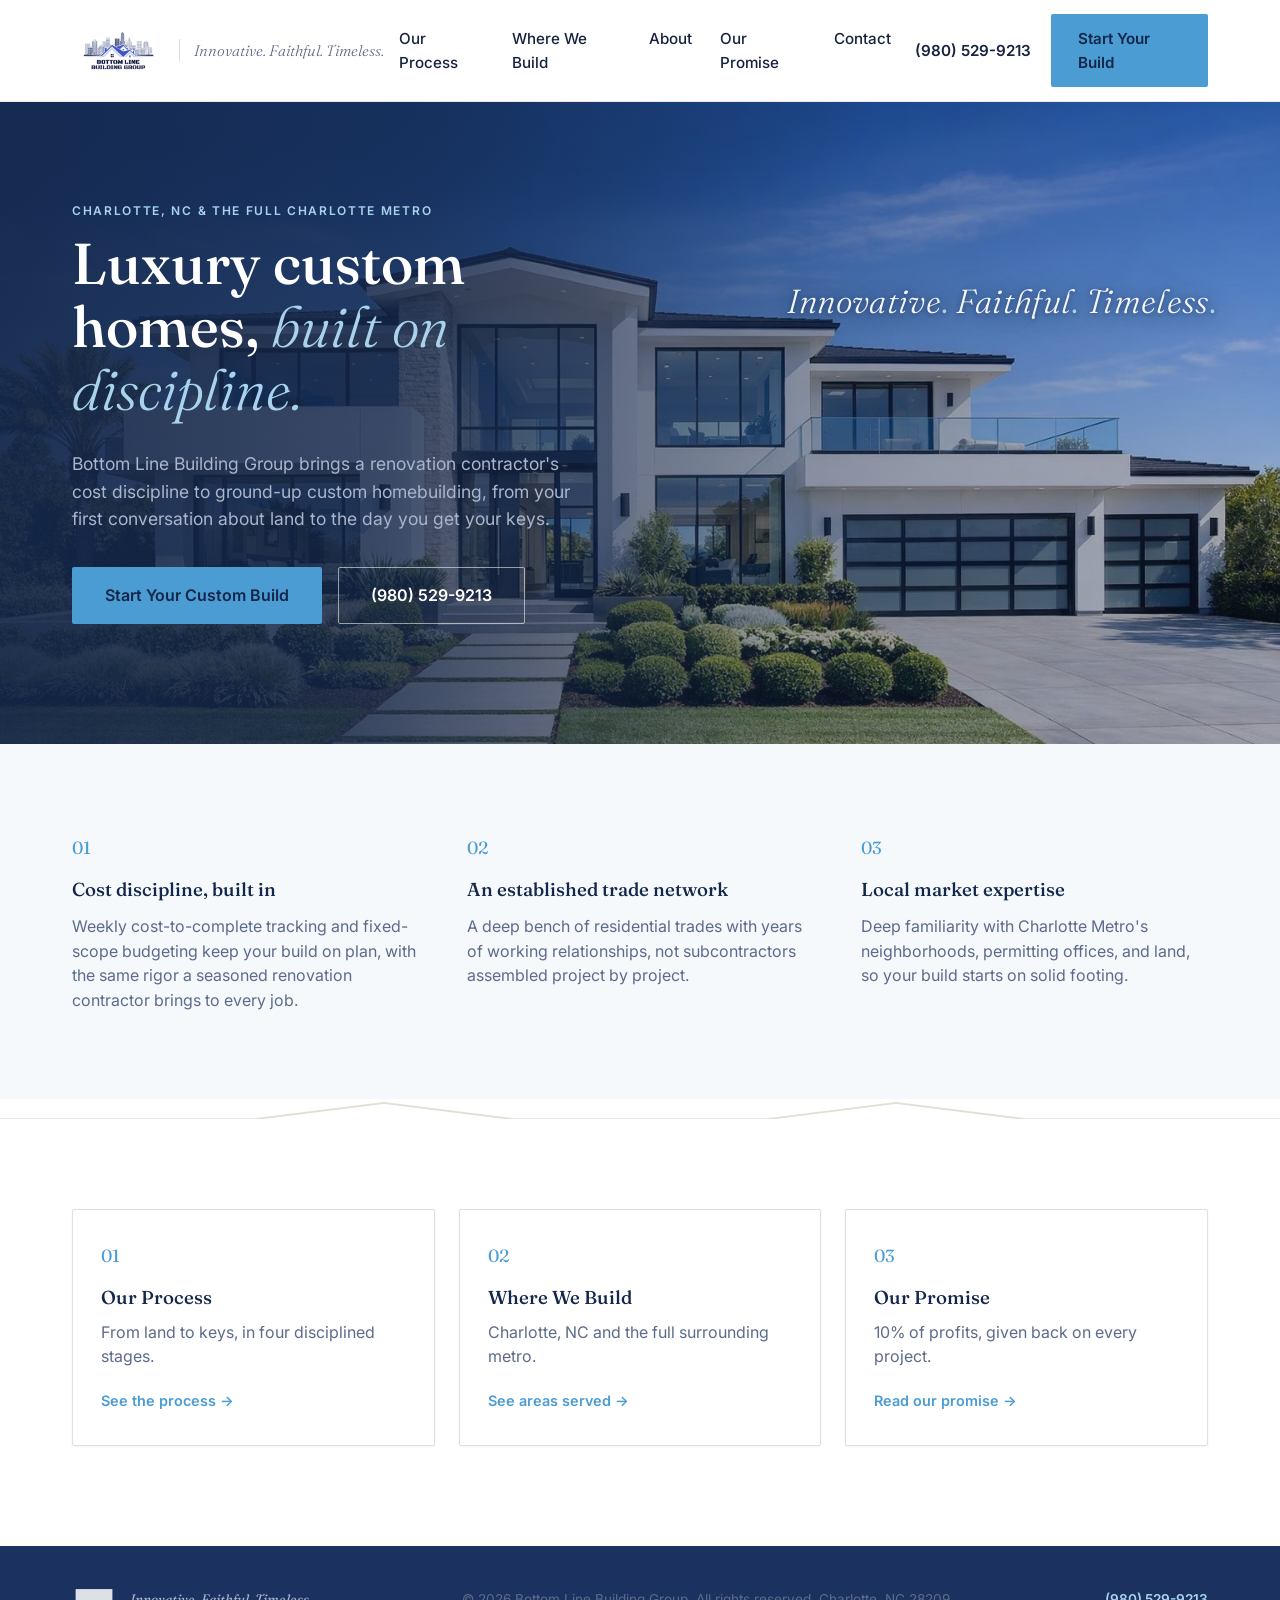
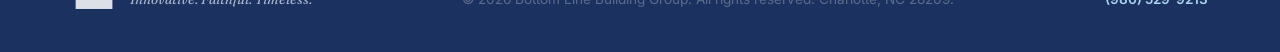
==== commit 3afffee2: "Add slogan overlay to hero image" ====
--- a/index.html
+++ b/index.html
@@ -55,6 +55,7 @@
   <div class="header-inner">
     <a href="index.html" class="brand">
       <img src="assets/BLBG_Logo.png" alt="Bottom Line Building Group" class="brand-mark">
+      <span class="brand-tagline">Innovative. Faithful. Timeless.</span>
     </a>
     <nav class="site-nav" aria-label="Primary">
       <a href="our-process.html">Our Process</a>
@@ -78,6 +79,7 @@
     <div class="hero-graphic" aria-hidden="true">
       <img src="assets/hero-home.jpg" alt="" class="hero-photo">
       <div class="hero-overlay"></div>
+      <p class="hero-slogan">Innovative<span>.</span> Faithful<span>.</span> Timeless<span>.</span></p>
     </div>
     <div class="hero-content">
       <p class="eyebrow">Charlotte, NC &amp; the Full Charlotte Metro</p>
@@ -134,7 +136,10 @@
 
 <footer class="site-footer">
   <div class="section-inner footer-inner">
-    <img src="assets/BLBG_Logo.png" alt="Bottom Line Building Group" class="footer-mark">
+    <div class="footer-brand">
+      <img src="assets/BLBG_Logo.png" alt="Bottom Line Building Group" class="footer-mark">
+      <span class="footer-tagline">Innovative. Faithful. Timeless.</span>
+    </div>
     <p>&copy; <span id="year"></span> Bottom Line Building Group. All rights reserved. Charlotte, NC 28209.</p>
     <a href="tel:+19805299213">(980) 529-9213</a>
   </div>
--- a/styles.css
+++ b/styles.css
@@ -84,6 +84,12 @@
   display: flex; align-items: center; justify-content: space-between; gap: 24px;
 }
 .brand-mark { height: 72px; width: auto; }
+.brand { display: flex; align-items: center; gap: 14px; }
+.brand-tagline {
+  font-family: var(--font-display); font-style: italic; font-weight: 300;
+  font-size: 0.95rem; color: var(--slate-500); white-space: nowrap;
+  border-left: 1px solid #E4DFD4; padding-left: 14px;
+}
 .site-nav { display: flex; gap: 28px; font-weight: 500; font-size: 0.95rem; }
 .site-nav a:hover { color: var(--blue-500); }
 .header-cta { display: flex; align-items: center; gap: 20px; }
@@ -107,6 +113,22 @@
   position: absolute; inset: 0;
   background: linear-gradient(100deg, rgba(20,39,74,0.94) 0%, rgba(20,39,74,0.82) 32%, rgba(20,39,74,0.45) 62%, rgba(20,39,74,0.25) 100%);
 }
+.hero-slogan {
+  position: absolute;
+  top: 27%;
+  right: 5%;
+  margin: 0;
+  font-family: var(--font-display);
+  font-weight: 300;
+  font-style: italic;
+  color: rgba(255,255,255,0.94);
+  text-shadow: 0 2px 20px rgba(20,39,74,0.6), 0 1px 4px rgba(20,39,74,0.45);
+  font-size: clamp(1.1rem, 2.6vw, 2.1rem);
+  letter-spacing: 0.01em;
+  text-align: right;
+  white-space: nowrap;
+}
+.hero-slogan span { color: var(--blue-300); font-style: normal; }
 .hero-content {
   position: relative; z-index: 1;
   max-width: var(--max-width);
@@ -287,12 +309,15 @@
 /* ===== Footer ===== */
 .site-footer { background: var(--navy-800); color: var(--slate-300); padding: 36px 0; }
 .footer-inner { display: flex; align-items: center; justify-content: space-between; gap: 20px; flex-wrap: wrap; }
+.footer-brand { display: flex; align-items: center; gap: 14px; }
 .footer-mark { height: 34px; width: auto; filter: brightness(0) invert(1) opacity(0.85); }
+.footer-tagline { font-family: var(--font-display); font-style: italic; font-size: 0.85rem; color: var(--slate-300); }
 .footer-inner p { margin: 0; font-size: 0.85rem; }
 .footer-inner a { font-size: 0.85rem; font-weight: 600; color: var(--blue-300); }
 
 /* ===== Responsive ===== */
 @media (max-width: 880px) {
+  .brand-tagline { display: none; }
   .pillars .section-inner { grid-template-columns: 1fr; gap: 40px; }
   .about-grid, .contact-grid { grid-template-columns: 1fr; }
   .areas-grid { grid-template-columns: 1fr; }
@@ -317,6 +342,7 @@
   .hero-content { padding: 70px 20px 90px; }
   .brand-mark { height: 54px; }
   .promise-grid { grid-template-columns: 1fr; }
+  .hero-slogan { top: 25%; right: 5%; font-size: clamp(0.7rem, 3vw, 1rem); }
 }
 
 /* ===== Reduced motion ===== */
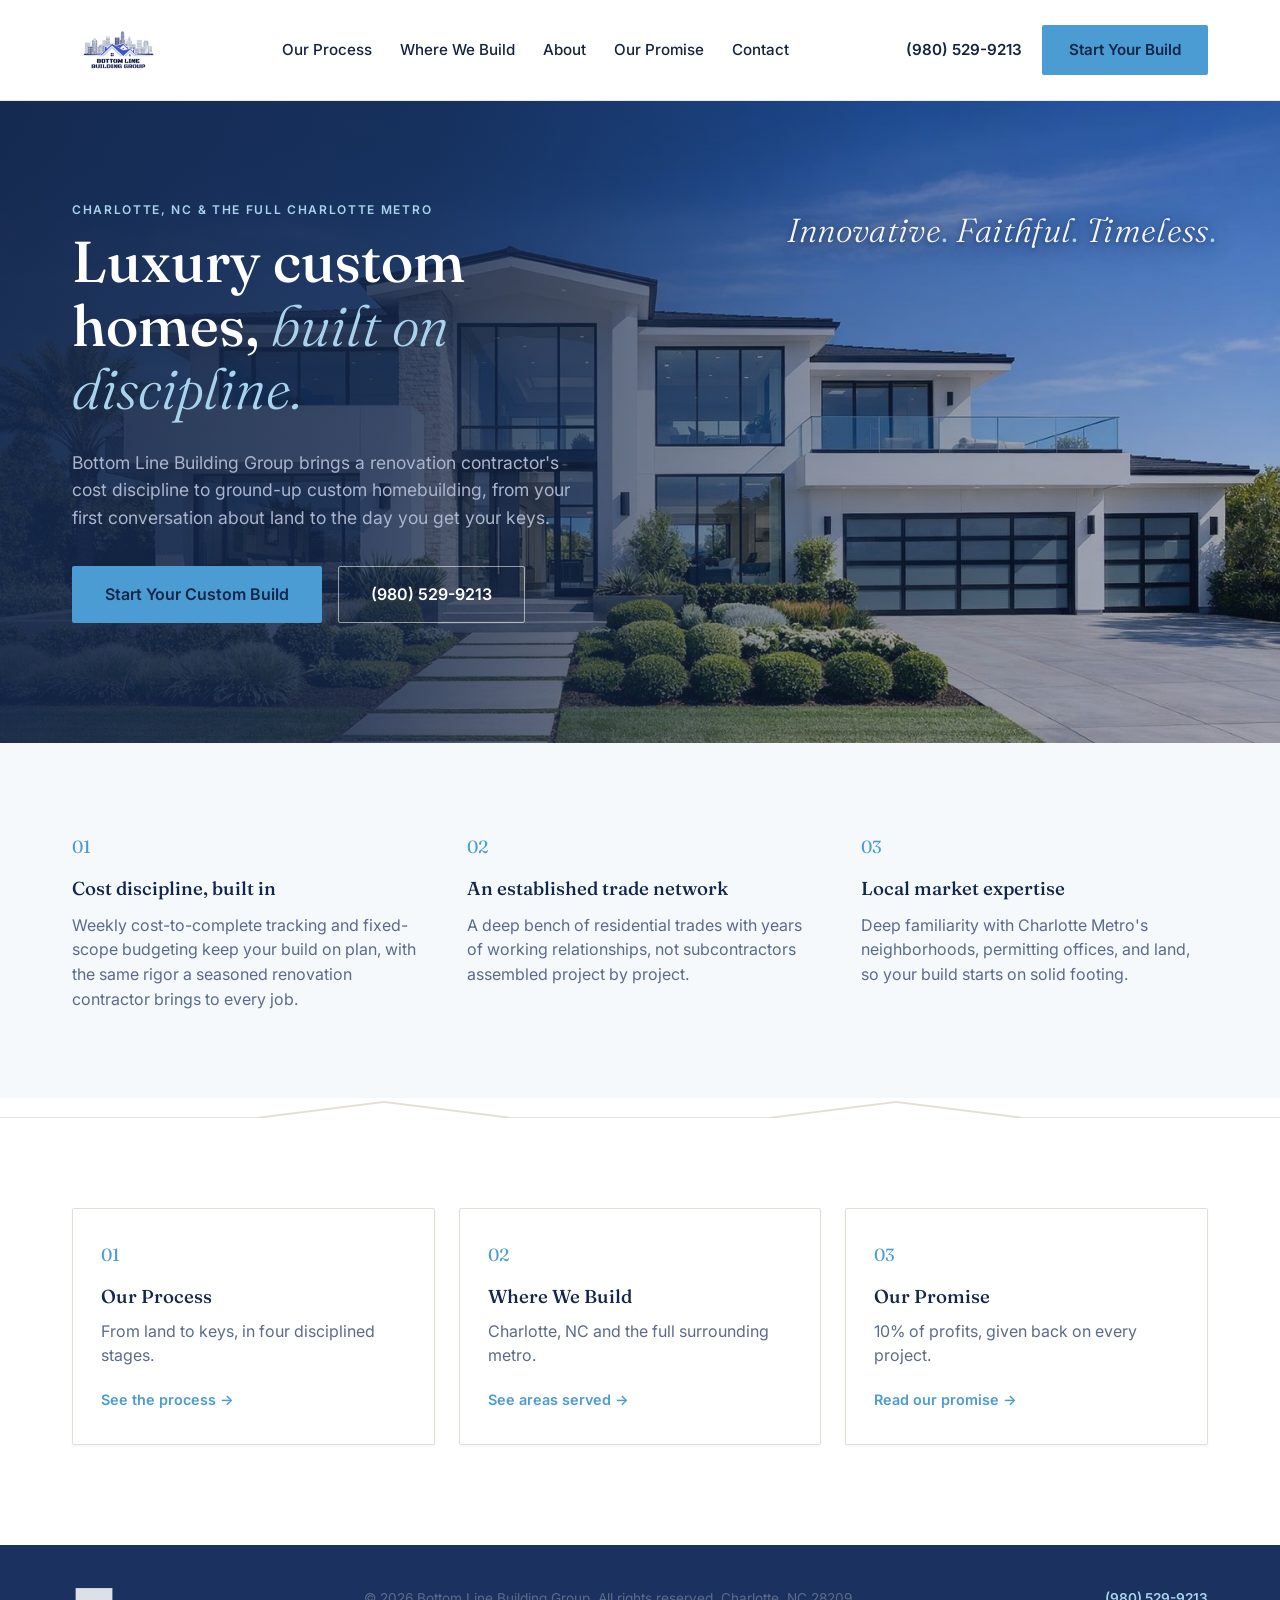
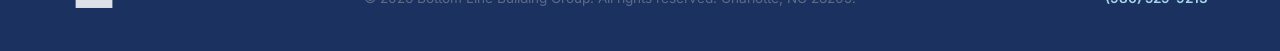
==== commit 250e24e9: "Remove redundant header/footer taglines, keep hero slogan overlay" ====
--- a/index.html
+++ b/index.html
@@ -55,7 +55,6 @@
   <div class="header-inner">
     <a href="index.html" class="brand">
       <img src="assets/BLBG_Logo.png" alt="Bottom Line Building Group" class="brand-mark">
-      <span class="brand-tagline">Innovative. Faithful. Timeless.</span>
     </a>
     <nav class="site-nav" aria-label="Primary">
       <a href="our-process.html">Our Process</a>
@@ -136,10 +135,7 @@
 
 <footer class="site-footer">
   <div class="section-inner footer-inner">
-    <div class="footer-brand">
-      <img src="assets/BLBG_Logo.png" alt="Bottom Line Building Group" class="footer-mark">
-      <span class="footer-tagline">Innovative. Faithful. Timeless.</span>
-    </div>
+    <img src="assets/BLBG_Logo.png" alt="Bottom Line Building Group" class="footer-mark">
     <p>&copy; <span id="year"></span> Bottom Line Building Group. All rights reserved. Charlotte, NC 28209.</p>
     <a href="tel:+19805299213">(980) 529-9213</a>
   </div>
--- a/styles.css
+++ b/styles.css
@@ -85,11 +85,6 @@
 }
 .brand-mark { height: 72px; width: auto; }
 .brand { display: flex; align-items: center; gap: 14px; }
-.brand-tagline {
-  font-family: var(--font-display); font-style: italic; font-weight: 300;
-  font-size: 0.95rem; color: var(--slate-500); white-space: nowrap;
-  border-left: 1px solid #E4DFD4; padding-left: 14px;
-}
 .site-nav { display: flex; gap: 28px; font-weight: 500; font-size: 0.95rem; }
 .site-nav a:hover { color: var(--blue-500); }
 .header-cta { display: flex; align-items: center; gap: 20px; }
@@ -115,7 +110,7 @@
 }
 .hero-slogan {
   position: absolute;
-  top: 27%;
+  top: 16%;
   right: 5%;
   margin: 0;
   font-family: var(--font-display);
@@ -309,15 +304,12 @@
 /* ===== Footer ===== */
 .site-footer { background: var(--navy-800); color: var(--slate-300); padding: 36px 0; }
 .footer-inner { display: flex; align-items: center; justify-content: space-between; gap: 20px; flex-wrap: wrap; }
-.footer-brand { display: flex; align-items: center; gap: 14px; }
 .footer-mark { height: 34px; width: auto; filter: brightness(0) invert(1) opacity(0.85); }
-.footer-tagline { font-family: var(--font-display); font-style: italic; font-size: 0.85rem; color: var(--slate-300); }
 .footer-inner p { margin: 0; font-size: 0.85rem; }
 .footer-inner a { font-size: 0.85rem; font-weight: 600; color: var(--blue-300); }
 
 /* ===== Responsive ===== */
 @media (max-width: 880px) {
-  .brand-tagline { display: none; }
   .pillars .section-inner { grid-template-columns: 1fr; gap: 40px; }
   .about-grid, .contact-grid { grid-template-columns: 1fr; }
   .areas-grid { grid-template-columns: 1fr; }
@@ -342,7 +334,7 @@
   .hero-content { padding: 70px 20px 90px; }
   .brand-mark { height: 54px; }
   .promise-grid { grid-template-columns: 1fr; }
-  .hero-slogan { top: 25%; right: 5%; font-size: clamp(0.7rem, 3vw, 1rem); }
+  .hero-slogan { top: 13%; right: 5%; font-size: clamp(0.7rem, 3vw, 1rem); }
 }
 
 /* ===== Reduced motion ===== */
